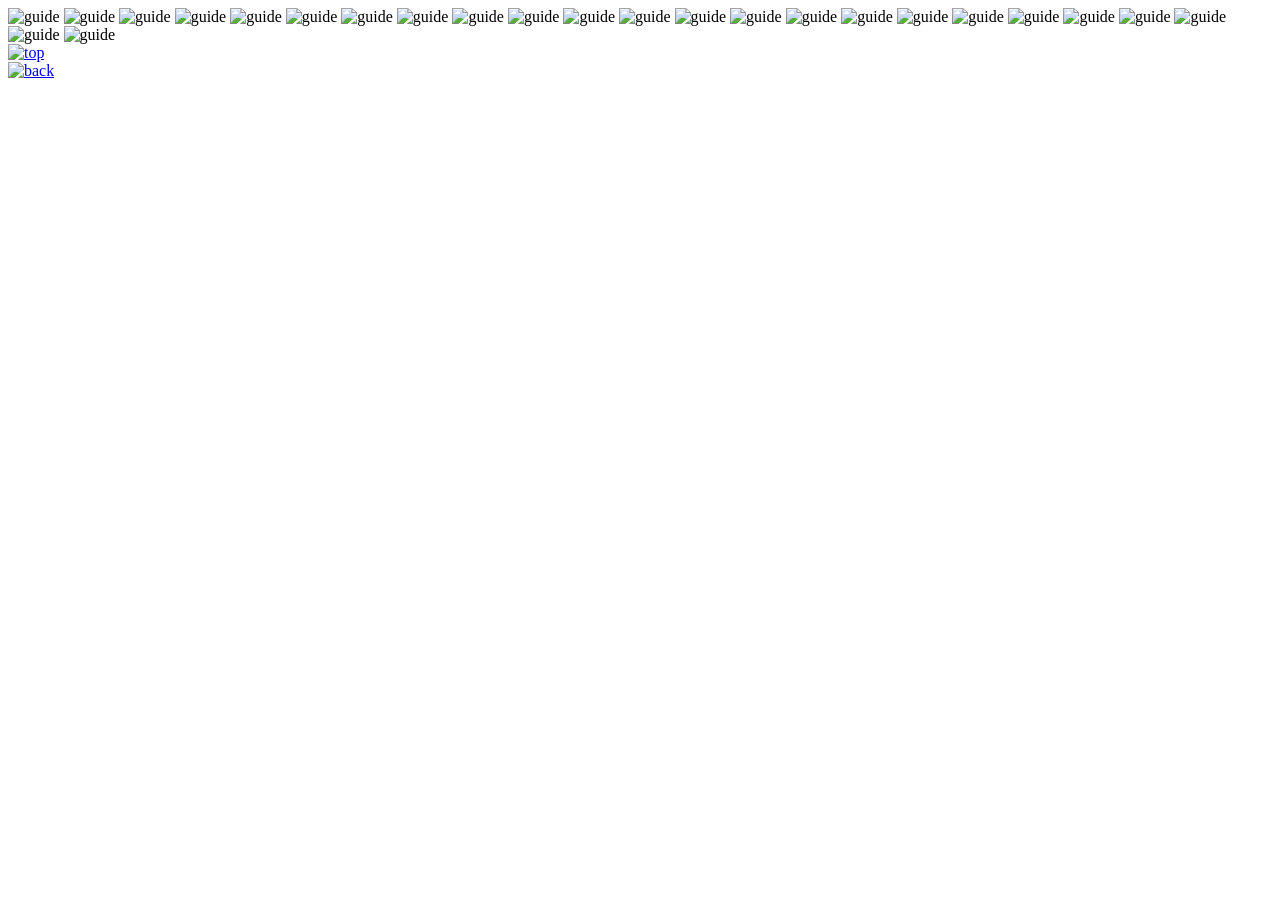
==== bibx_guide.html @ cc869041 "Add files via upload" ====
<!doctype html>
<html lang="ko">

<head>
  <meta charset="utf-8">
  <meta http-equiv="X-UA-Compatible" content="IE=edge">
  <meta name="viewport" content="width=1320px">
  <title>BI/BXGuide</title>
    <link rel="shortcut icon" href="img/favicon.svg" type="image/x-icon">
  <link href="css/style.css" rel="stylesheet" type="text/css">
</head>

<body>
    <div class="guide">
      <img src="img/bibx1.png" alt="guide">
      <img src="img/bibx2.png" alt="guide">
      <img src="img/bibx3.png" alt="guide">
      <img src="img/bibx4.png" alt="guide">
      <img src="img/bibx5.png" alt="guide">
      <img src="img/bibx6.png" alt="guide">
      <img src="img/bibx7.png" alt="guide">
      <img src="img/bibx8.png" alt="guide">
      <img src="img/bibx9.png" alt="guide">
      <img src="img/bibx10.png" alt="guide">
      <img src="img/bibx11.png" alt="guide">
      <img src="img/bibx12.png" alt="guide">
      <img src="img/bibx13.png" alt="guide">
      <img src="img/bibx14.png" alt="guide">
      <img src="img/bibx15.png" alt="guide">
      <img src="img/bibx16.png" alt="guide">
      <img src="img/bibx17.png" alt="guide">
      <img src="img/bibx18.png" alt="guide">
      <img src="img/bibx19.png" alt="guide">
      <img src="img/bibx20.png" alt="guide">
      <img src="img/bibx21.png" alt="guide">
      <img src="img/bibx22.png" alt="guide">
      <img src="img/bibx23.png" alt="guide">
      <img src="img/bibx24.png" alt="guide">
    </div>


  <div class="top fixed">
    <a href="#"><img src="img/top.png" alt="top"></a>
  </div>
  <div class="fixed2">
    <a href="/index.html" onclick="window.close()">
      <img src="img/back.png" alt="back">
    </a>
  </div>
  <script type="text/javascript" src="http://ajax.googleapis.com/ajax/libs/jquery/1.4.3/jquery.min.js"></script>
  <script src="js/jquery-1.12.3.js"></script>
  <script src="js/sub_script.js"></script>
</body>

</html>
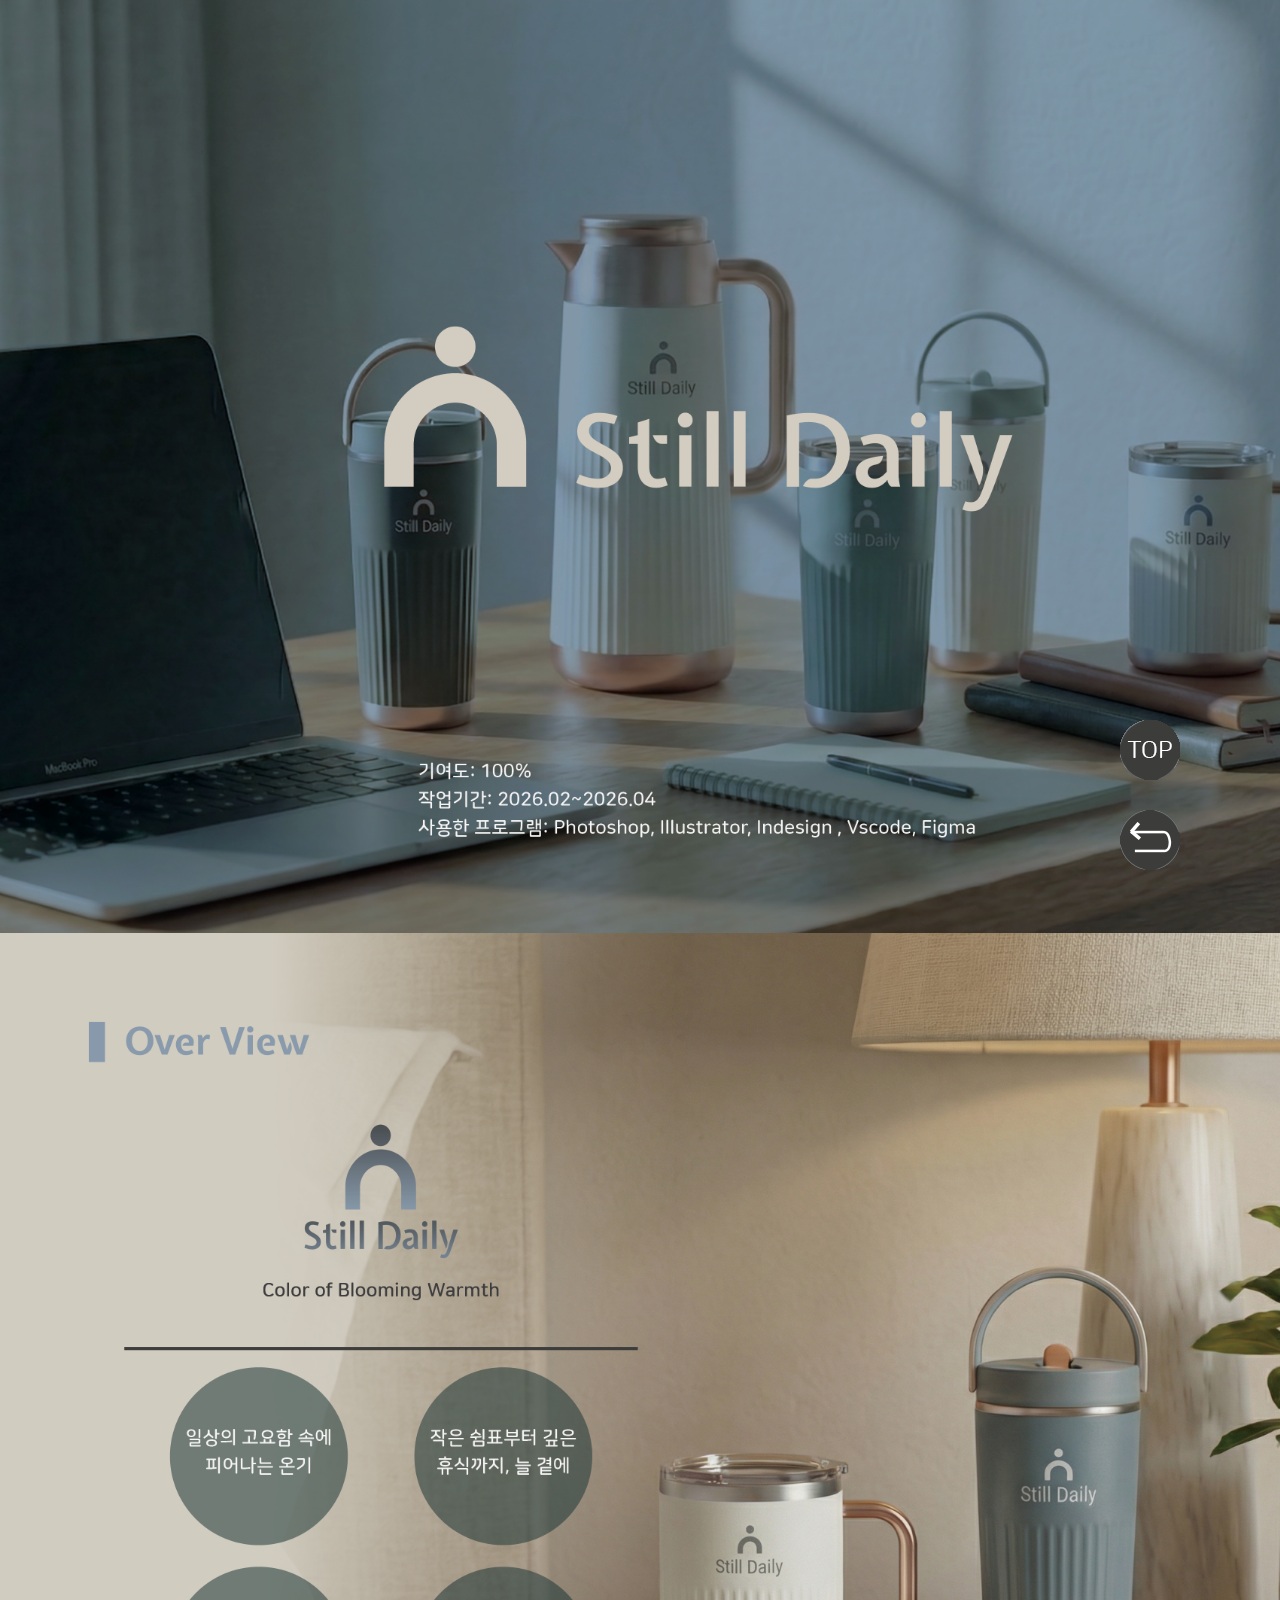
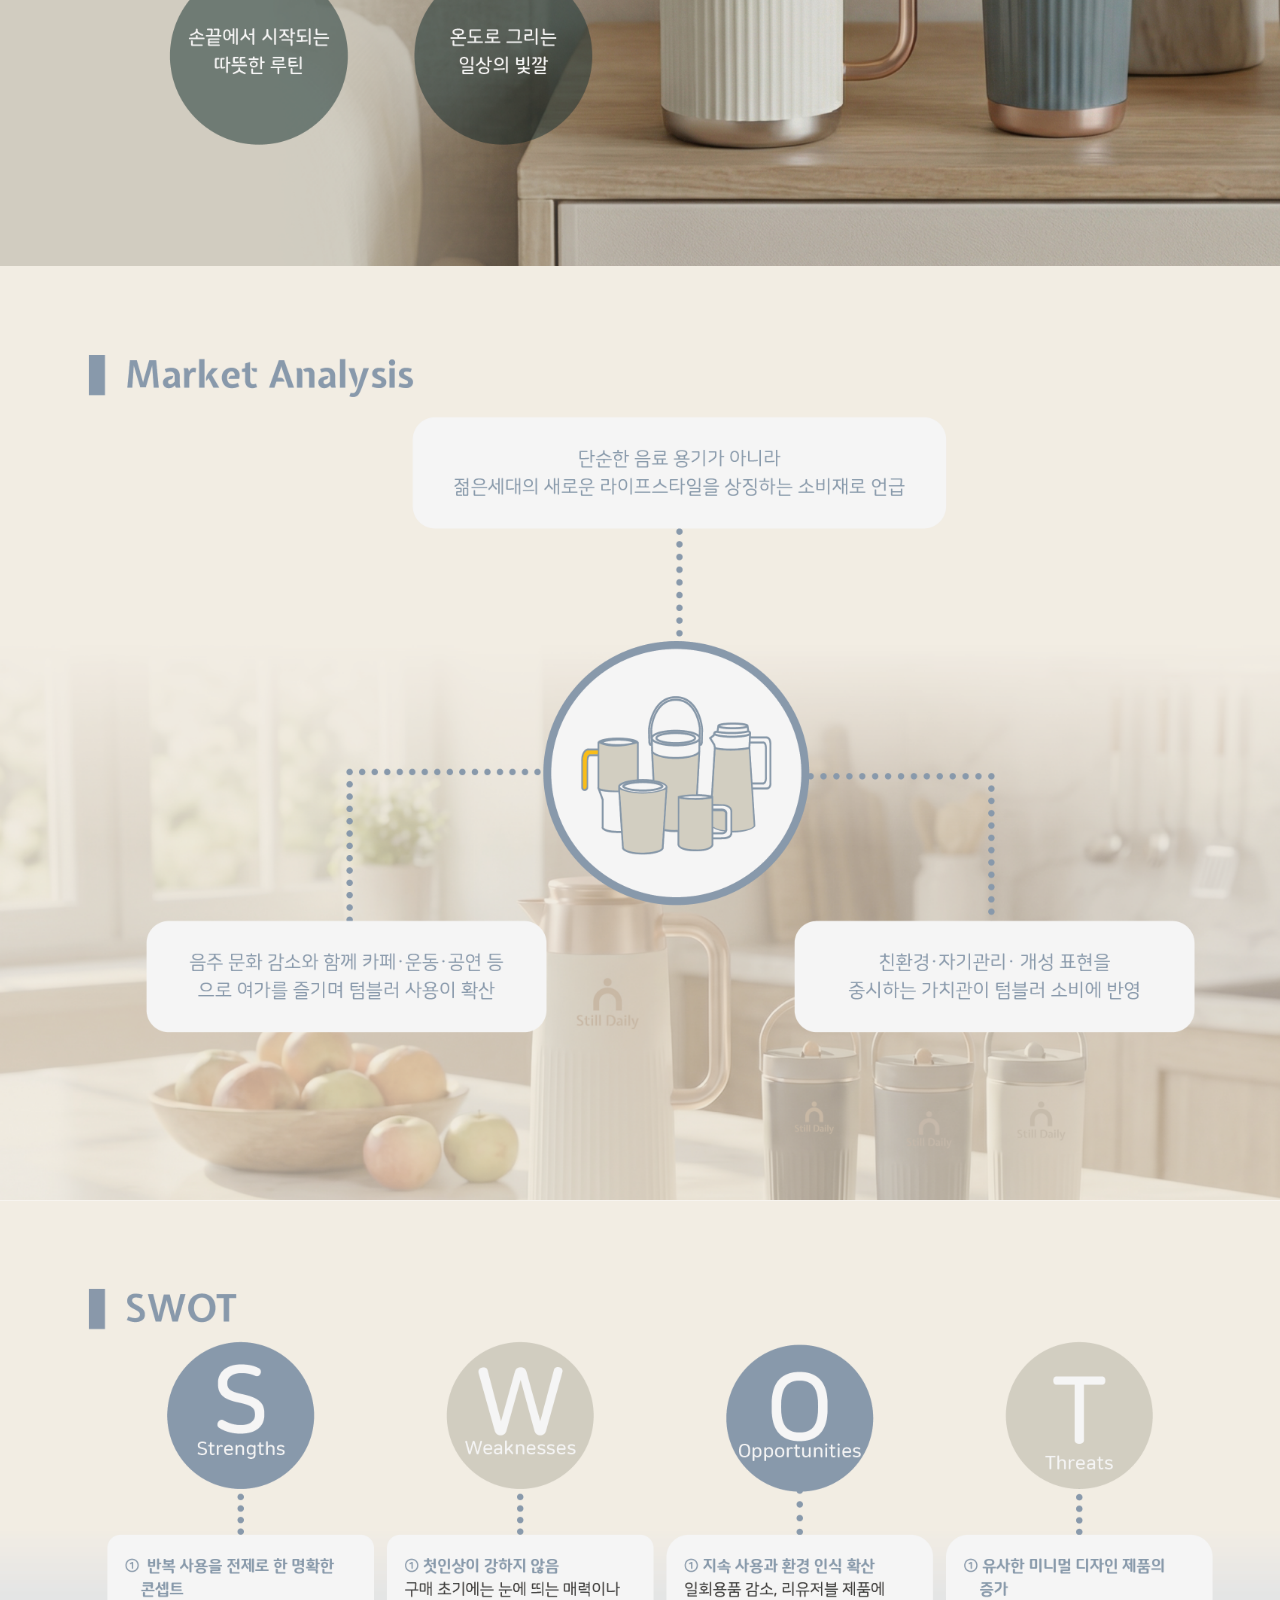
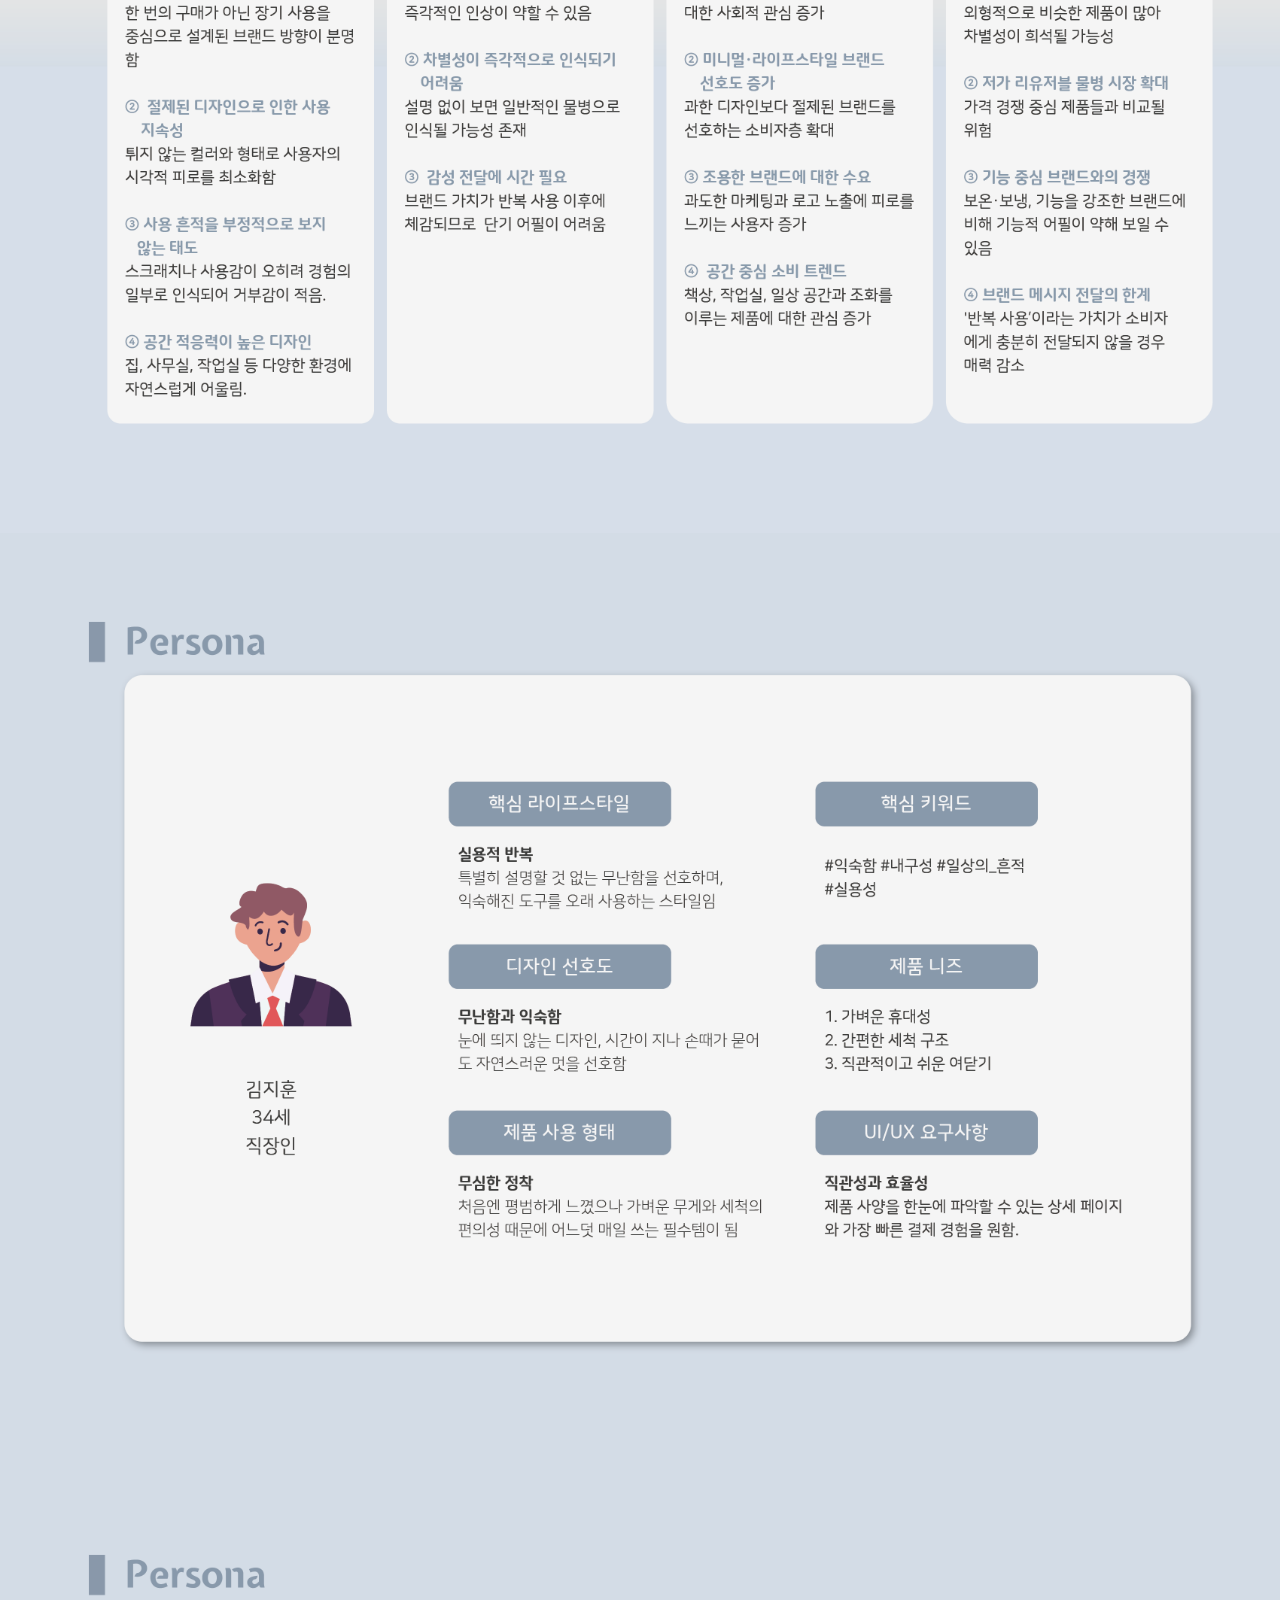
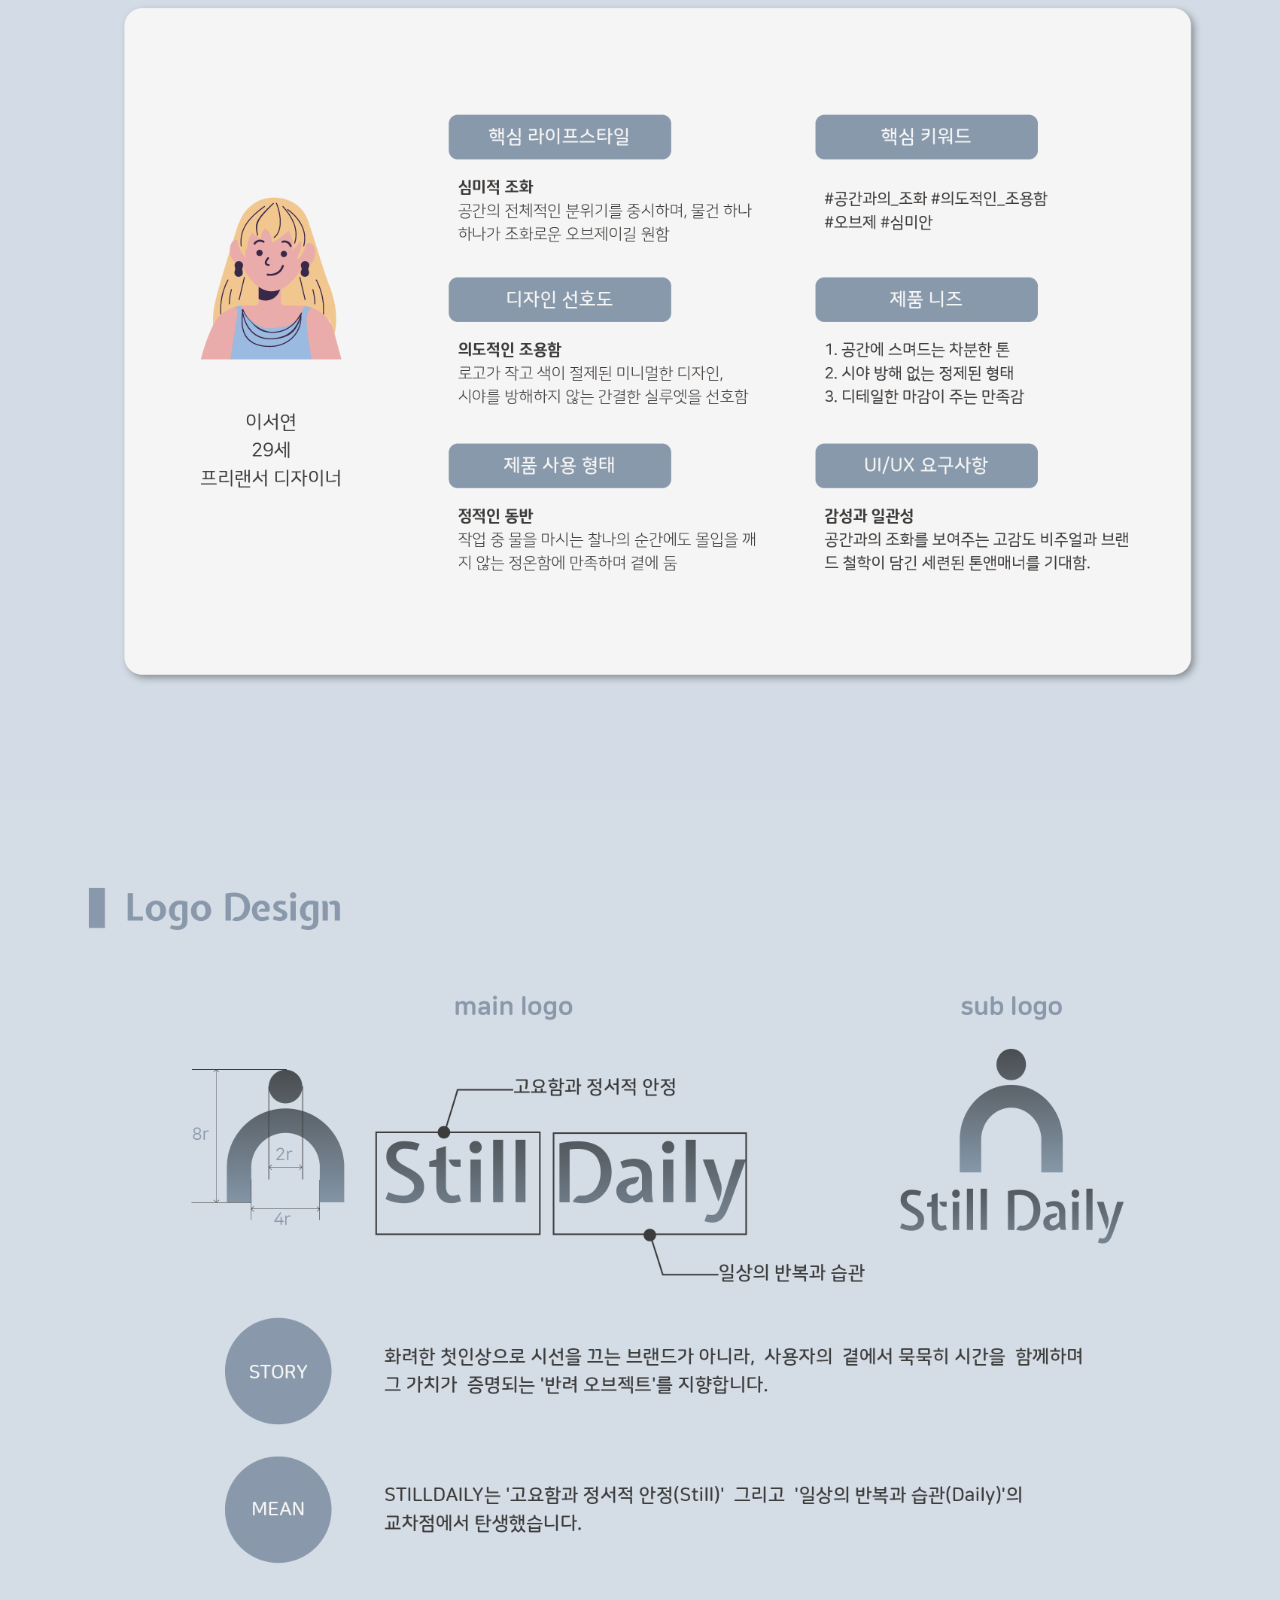
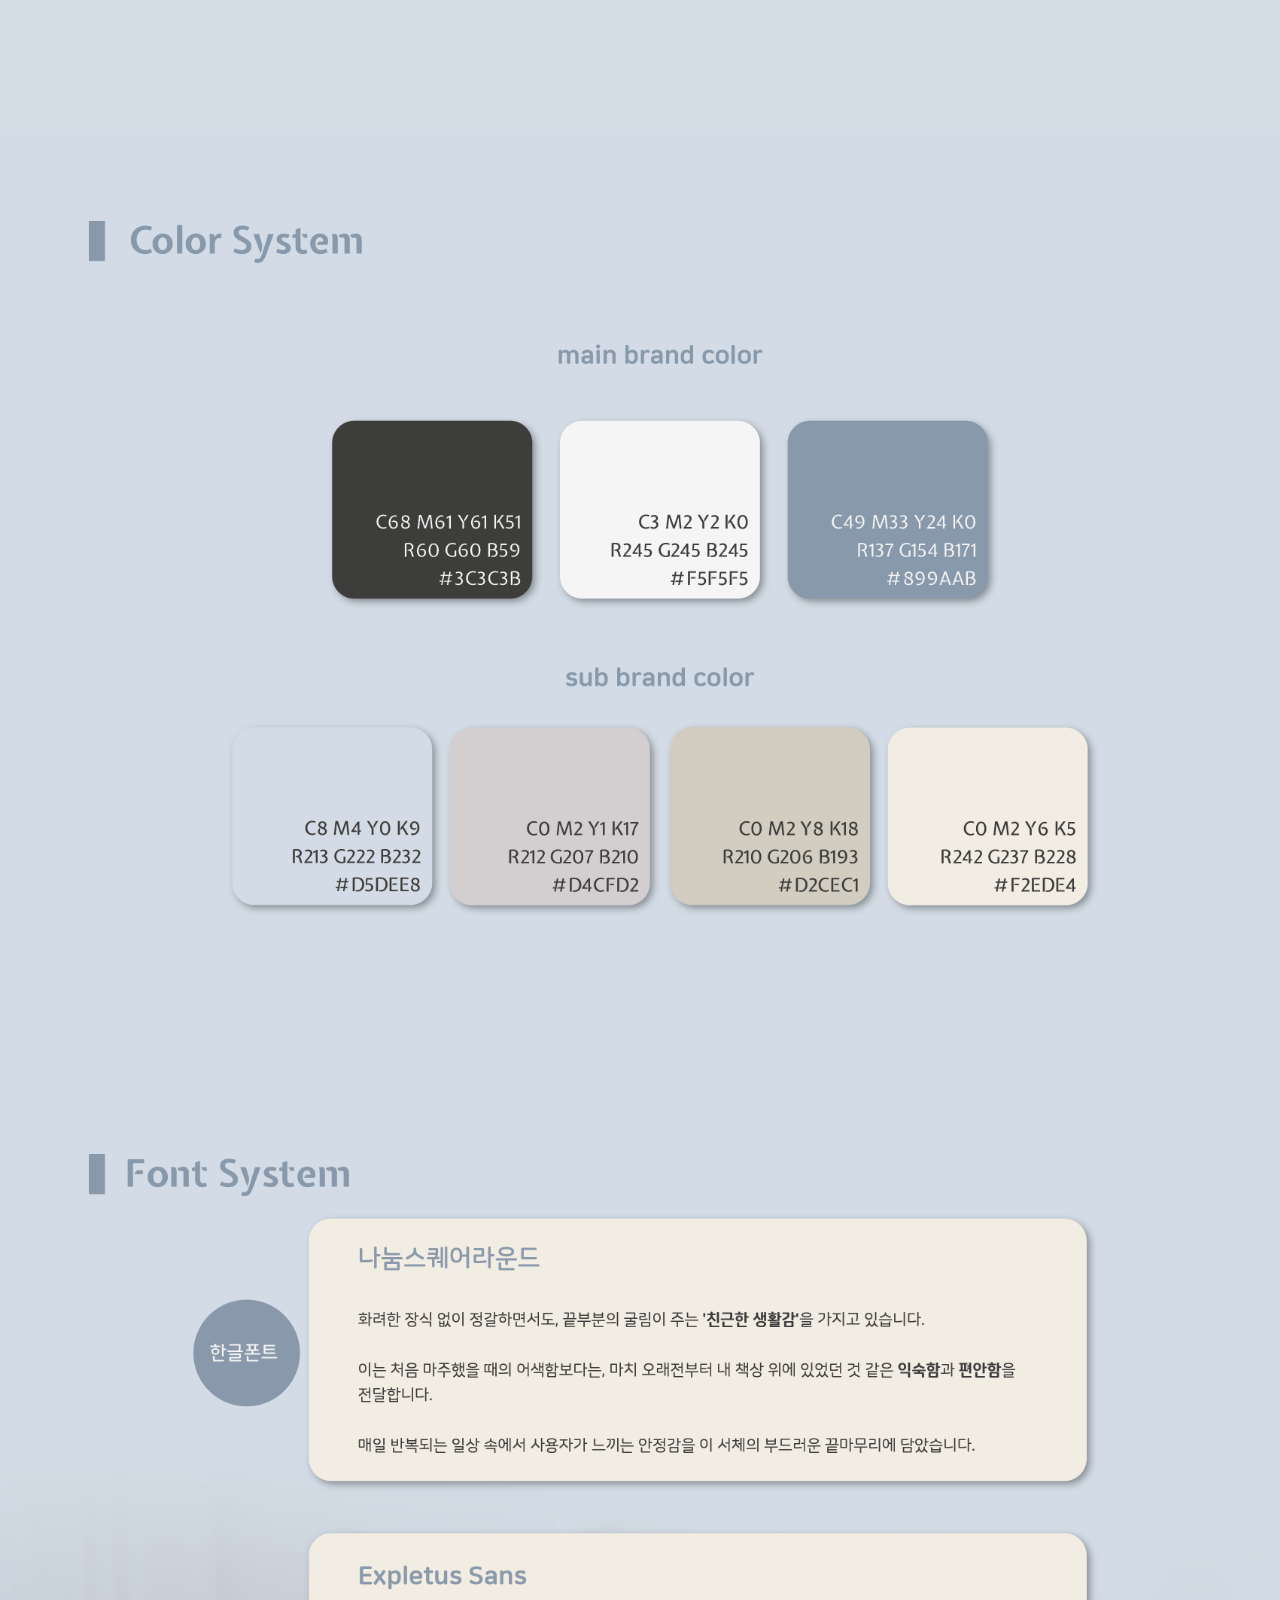
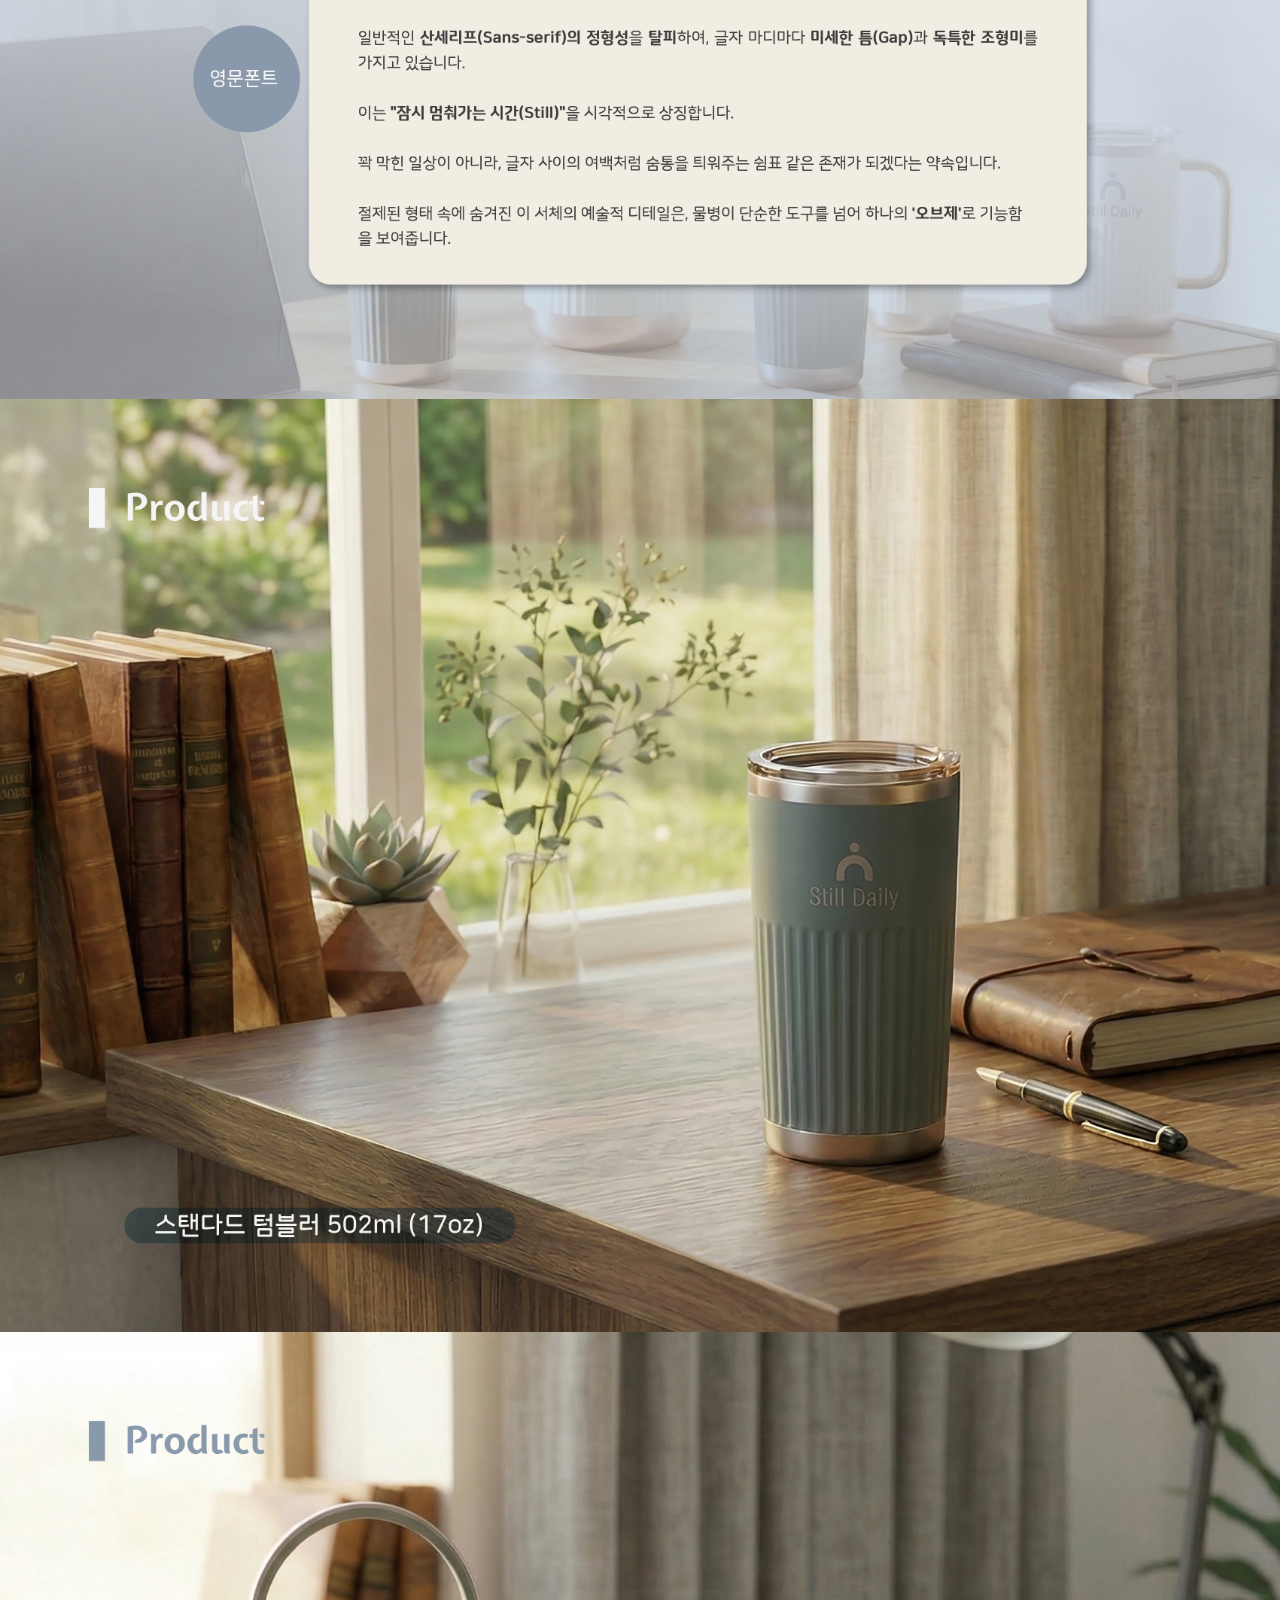
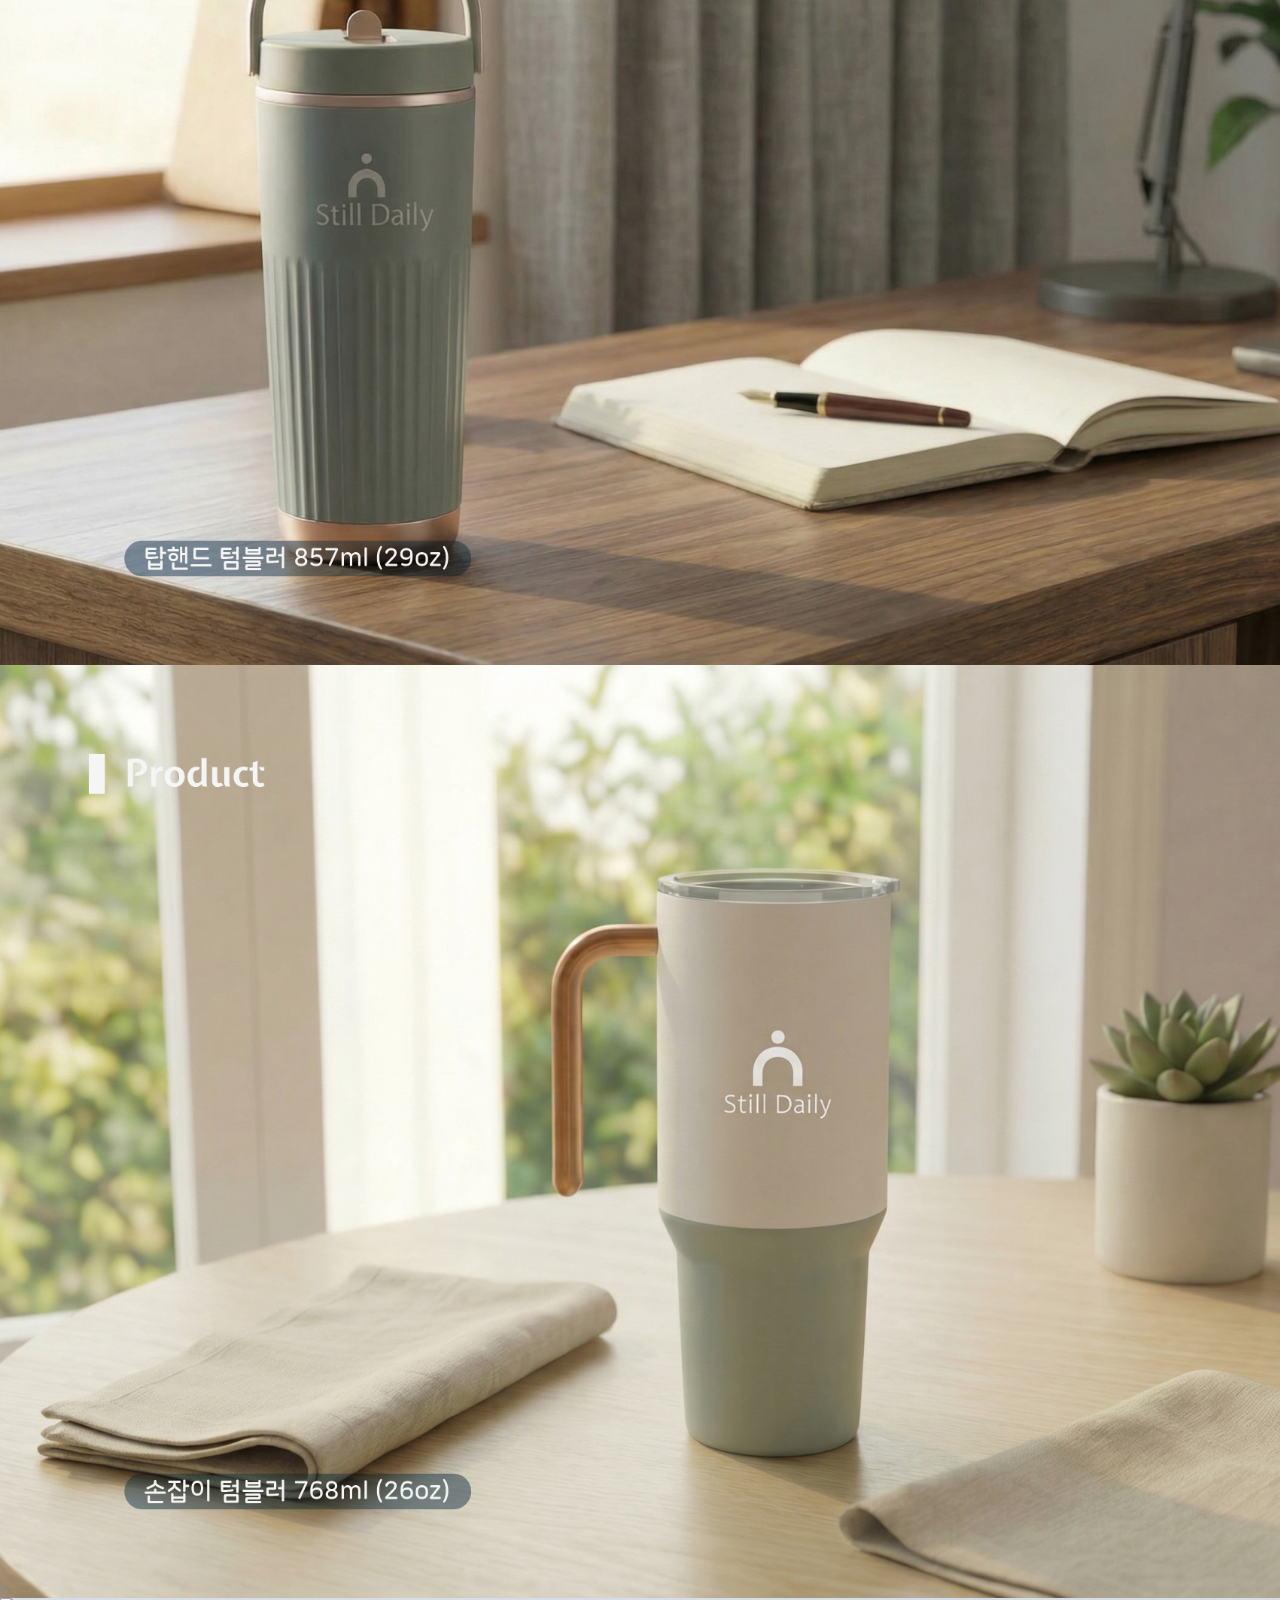
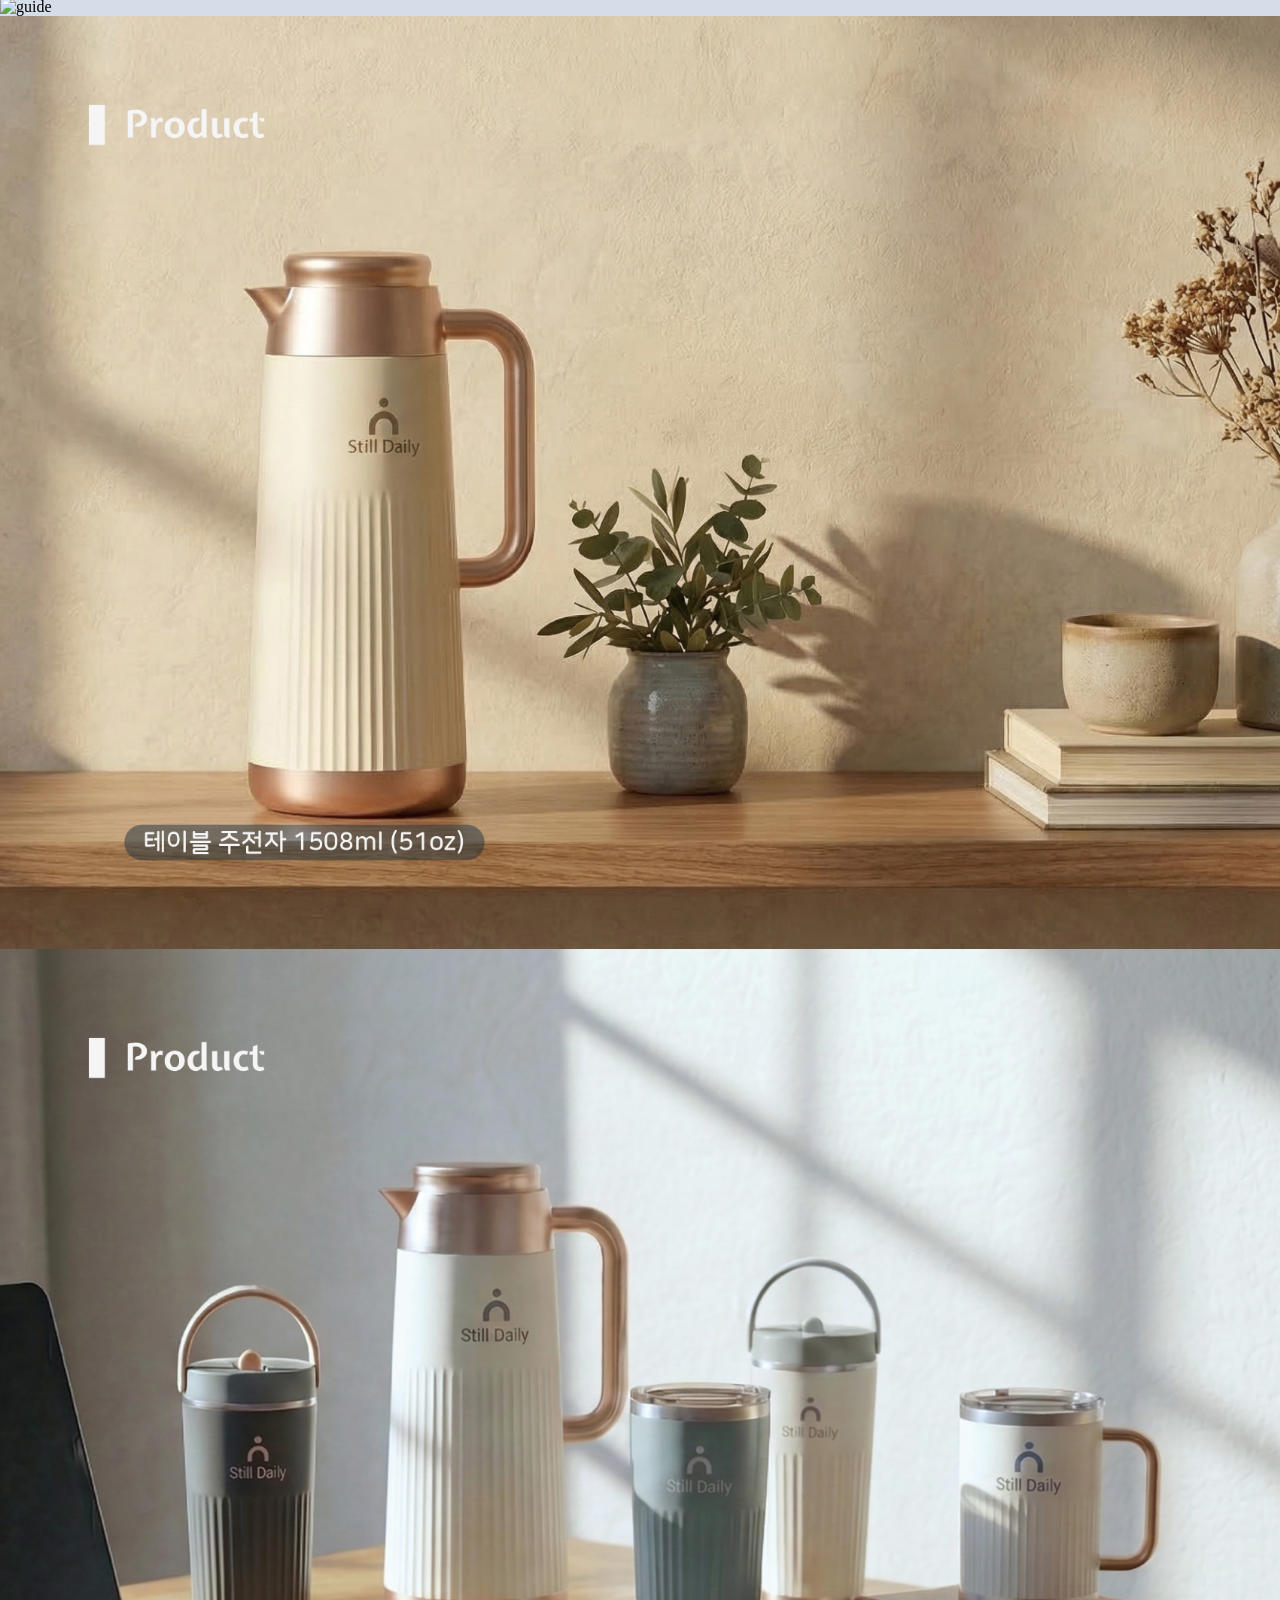
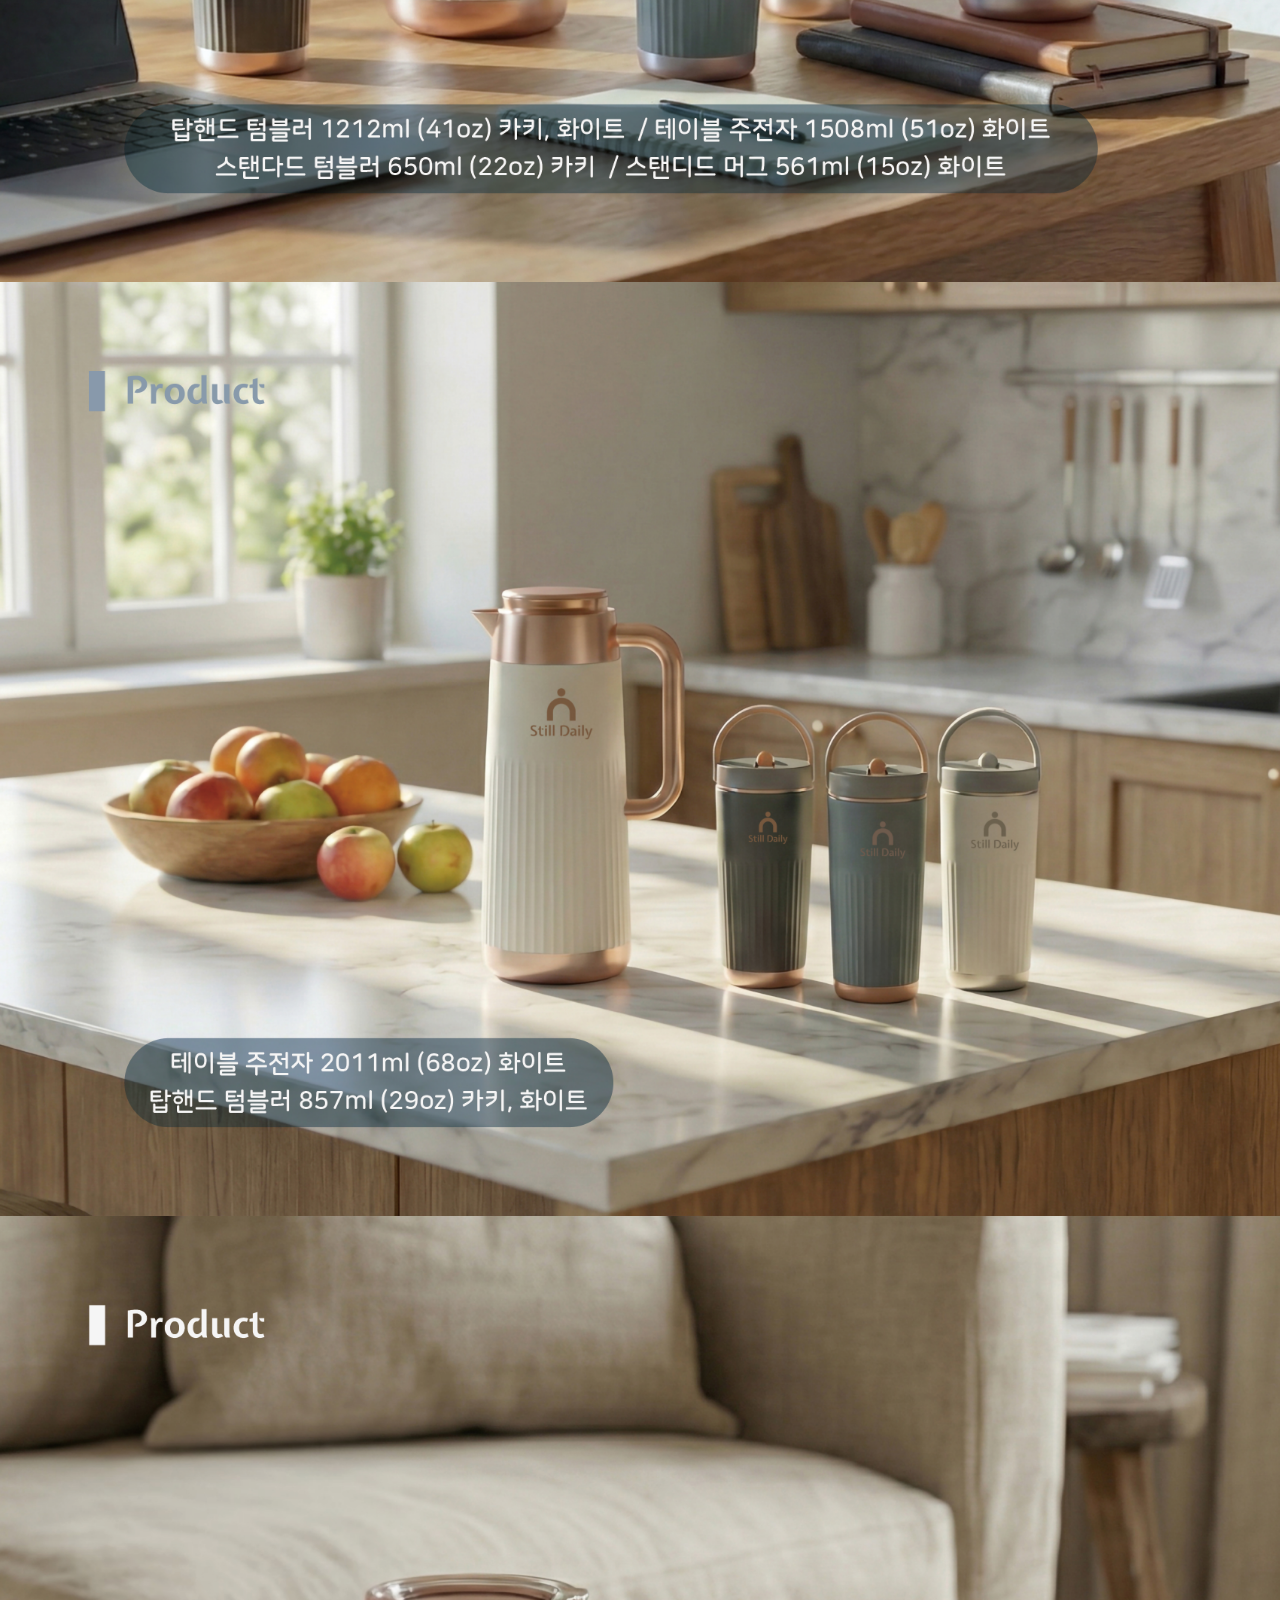
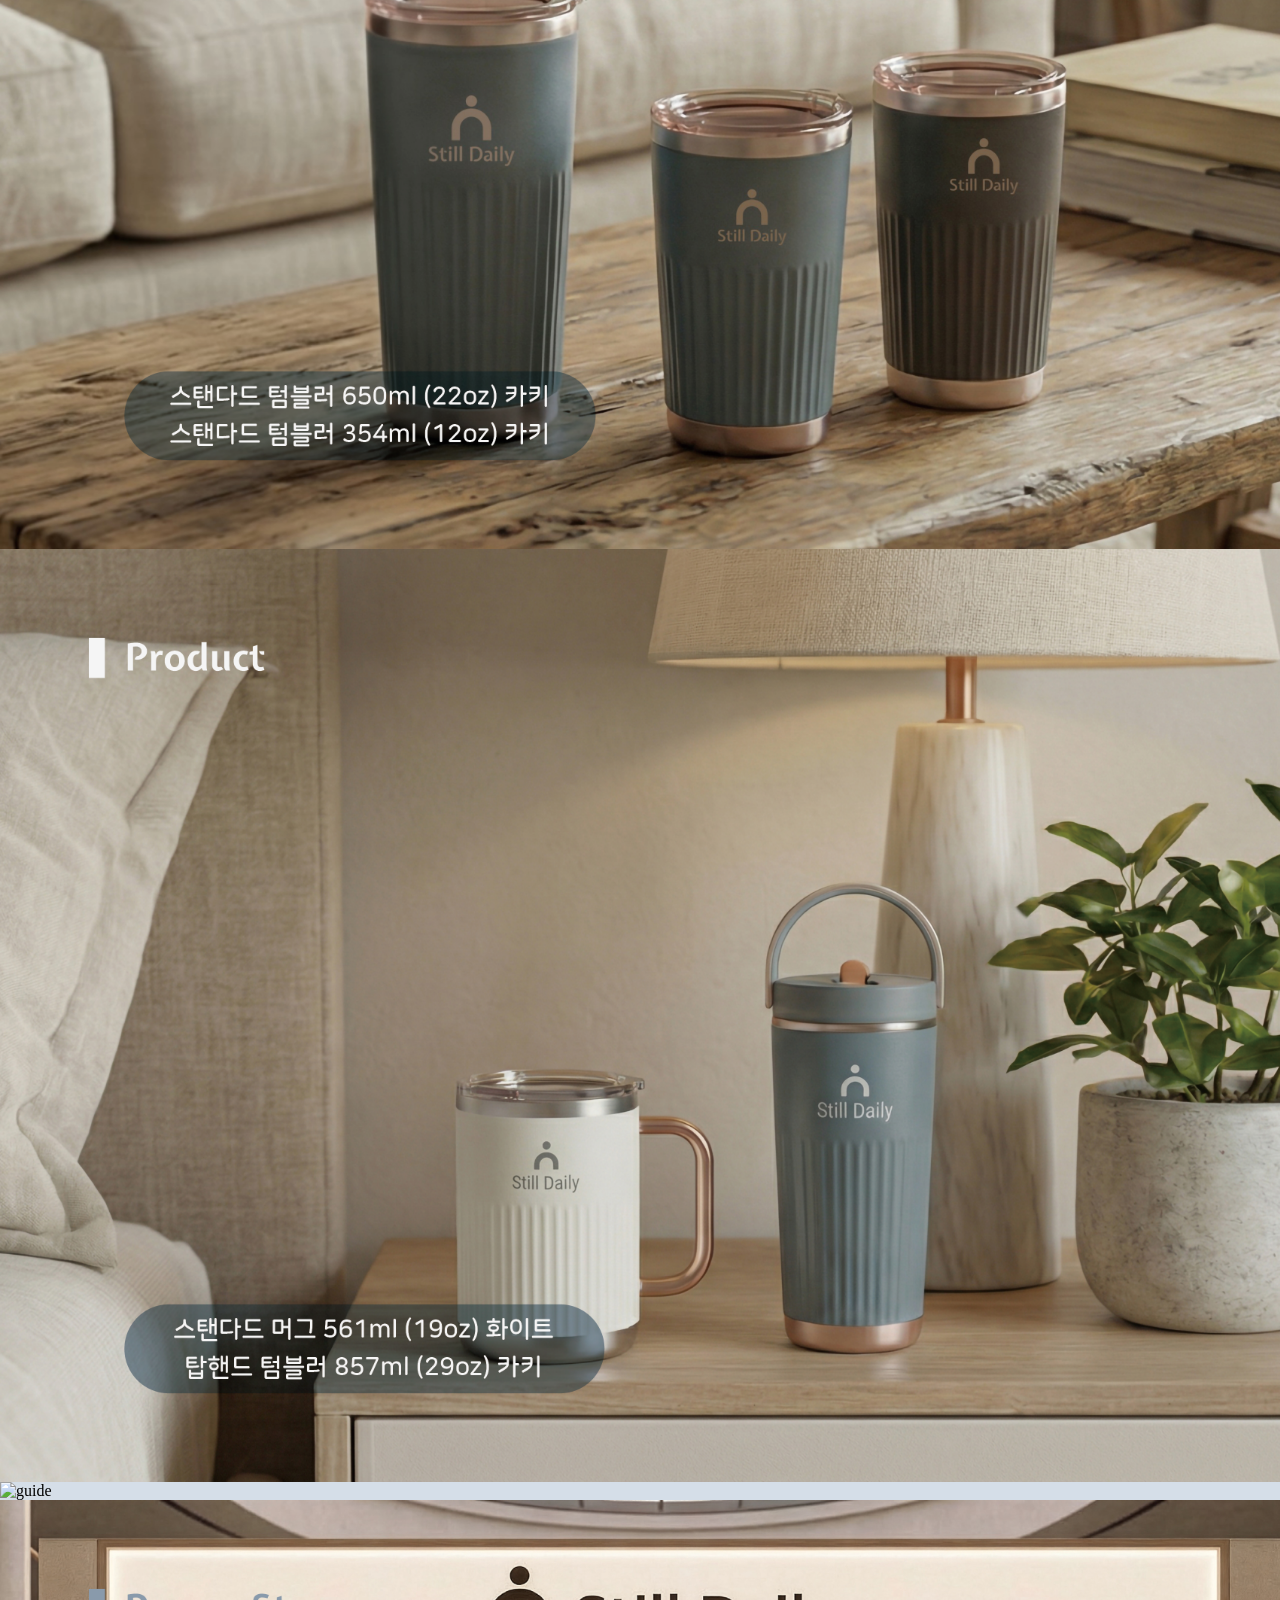
==== commit 83997d30: "파비콘 인식 오류 수정" ====
--- a/bibx_guide.html
+++ b/bibx_guide.html
@@ -6,7 +6,7 @@
   <meta http-equiv="X-UA-Compatible" content="IE=edge">
   <meta name="viewport" content="width=1320px">
   <title>BI/BXGuide</title>
-    <link rel="shortcut icon" href="img/favicon.svg" type="image/x-icon">
+    <link rel="shortcut icon" href="img/favicon.ico" type="image/x-icon">
   <link href="css/style.css" rel="stylesheet" type="text/css">
 </head>
 
--- a/css/style.css
+++ b/css/style.css
@@ -0,0 +1,53 @@
+@charset "utf-8";
+
+* {
+  margin: 0;
+  padding: 0;
+}
+body{
+  background-color: #d5dee8;
+}
+body.web{
+    background-color: #899aab;
+}
+
+div img {
+  margin: 0 auto;
+  display: block;
+}
+
+.fixed {
+  position: fixed;
+  right: 100px;
+  bottom: 120px;
+}
+
+.fixed:hover {
+  opacity: 0.8;
+}
+
+.fixed2 {
+  position: fixed;
+  right: 100px;
+  bottom: 30px;
+}
+
+.fixed2:hover {
+  opacity: 0.8;
+}
+
+.guide img{
+    display: flex;
+    width: 1320px;
+    display: block;
+}
+
+.about img{
+  width: 600px;
+}
+
+.icon_wrap img{
+  width: 60px;
+  padding-bottom: 20px;
+
+}
